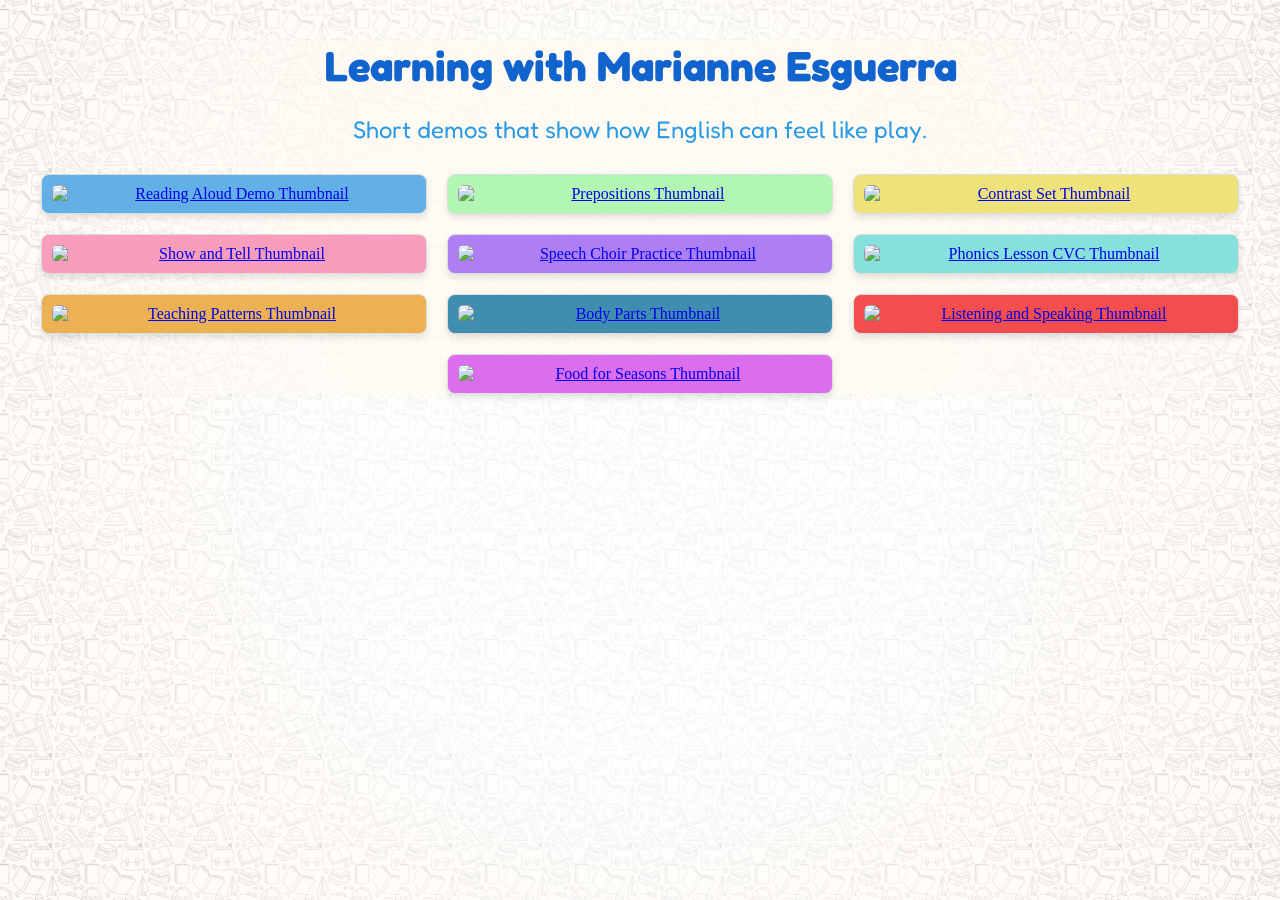
==== demos.html @ 080599a5 "Add files via upload" ====
<!DOCTYPE html>
<html lang="en">
<head>
  <meta charset="UTF-8">
  <meta name="viewport" content="width=device-width, initial-scale=1.0">
  <title>Demo Videos – Marianne Esguerra</title>
  <link href="https://fonts.googleapis.com/css2?family=Fredoka:wght@400;600&display=swap" rel="stylesheet">
  <link rel="stylesheet" href="styles.css">
</head>
<body class="demo">

  <section class="demo-gallery">
  <h2>Learning with Marianne Esguerra</h2>
  <p>Short demos that show how English can feel like play.</p>

    <!-- Start of the single grid container -->
    <div class="video-grid">

      <!-- Video 1 -->
      <div class="video-card reading">
        <a href="https://www.youtube.com/watch?v=BNMqD2eXOFo" target="_blank">
          <img src="images/readaloud.png" alt="Reading Aloud Demo Thumbnail">
        </a>
      </div>

      <!-- Video 2 -->
      <div class="video-card prepositions">
        <a href="https://www.youtube.com/watch?v=pyxUElGEvqA" target="_blank">
          <img src="images/INONUNDER.png" alt="Prepositions Thumbnail">
        </a>
      </div>

      <!-- Video 3 -->
      <div class="video-card contrast">
        <a href="https://www.youtube.com/watch?v=HoCMF1Z1yLE" target="_blank">
          <img src="images/CONTRAST.png" alt="Contrast Set Thumbnail">
        </a>
      </div>

      <!-- Video 4 -->
      <div class="video-card showtell">
        <a href="https://www.youtube.com/watch?v=MByNKsnB6k0" target="_blank">
          <img src="images/SAT.png" alt="Show and Tell Thumbnail">
        </a>
      </div>

      <!-- Video 5 -->
      <div class="video-card speech">
        <a href="https://www.youtube.com/watch?v=tiizpiAT_xE" target="_blank">
          <img src="images/catter.png" alt="Speech Choir Practice Thumbnail">
        </a>
      </div>

      <!-- Video 6 -->
      <div class="video-card phonics">
        <a href="https://www.youtube.com/watch?v=Rrb84oCu1bM" target="_blank">
          <img src="images/CVC.png" alt="Phonics Lesson CVC Thumbnail">
        </a>
      </div>

      <!-- Video 7 -->
      <div class="video-card patterns">
        <a href="https://www.youtube.com/watch?v=bTXu9BpusqE" target="_blank">
          <img src="images/brwnbr.png" alt="Teaching Patterns Thumbnail">
        </a>
      </div>

      <!-- Video 8 -->
      <div class="video-card tech">
        <a href="https://www.youtube.com/watch?v=WARH208JgEs" target="_blank">
          <img src="images/body.png" alt="Body Parts Thumbnail">
        </a>
      </div>

      <!-- Video 9 -->
      <div class="video-card listening">
        <a href="https://www.youtube.com/watch?v=HleLKjtquCE" target="_blank">
          <img src="images/i eat.png" alt="Listening and Speaking Thumbnail">
        </a>
      </div>

      <!-- Video 10 -->
      <div class="video-card food">
        <a href="https://www.youtube.com/watch?v=EUovS45eONk" target="_blank">
          <img src="images/fod.png" alt="Food for Seasons Thumbnail">
        </a>
      </div>

    </div> 
    <!-- End of the video grid -->

  </section>

</body>
</html>
---- styles.css ----
/* === Global Styles === */
body {
  margin: 0;
  background-color: #f5f7fa;
  color: #333;
}

.container {
  display: flex;
  min-height: 100vh;
}

/* === Portfolio Fonts === */
body.portfolio {
  font-family: 'Open Sans', sans-serif;
}

body.portfolio .name,
body.portfolio h1,
body.portfolio h2,
body.portfolio h3 {
  font-family: 'Montserrat', sans-serif;
}

body.demo .demo-gallery h2 {
  font-family: 'Fredoka', sans-serif;
  font-size: 42px;
  color: #1163ce;   /* softer navy instead of black */
  margin-bottom: 10px;
}

body.demo .demo-gallery p {
  font-family: 'Fredoka', sans-serif;
  font-size: 24px;
  color: #2c9be5;      /* dark gray for intro */
  margin-bottom: 30px;
}



/* === Sidebar === */
.sidebar {
  background-color: #2a4d7a; /* navy highlight */
  color: #fff;
  width: 250px;
  padding: 20px;
  text-align: center;
}

.profile-pic {
  width: 120px;
  border-radius: 50%;
  margin-bottom: 15px;
}

.name {
  font-size: 22px;
  margin: 10px 0;
}

.tagline {
  font-size: 14px;
  color: #ddd;
  margin-bottom: 20px;
}

.nav-links a {
  display: block;
  color: #fff;
  text-decoration: none;
  margin: 10px 0;
  font-weight: 600;
}

.nav-links a i {
  margin-right: 8px;
}

/* === Content Area === */
.content {
  flex: 1;
  padding: 40px;
}

header h1 {
  font-size: 28px;
  color: #2a4d7a;
}

header h3 {
  font-size: 16px;
  color: #555;
}

/* === Section Headings === */
.philosophy h2,
.certifications h2 {
  color: #2a4d7a;
  margin-top: 30px;
}

.philosophy p {
  margin: 15px 0;
}

/* === Buttons === */
.btn {
  display: inline-block;
  padding: 10px 15px;
  background-color: #2a4d7a;
  color: #fff;
  text-decoration: none;
  border-radius: 4px;
  font-weight: bold;
}

/* === Cards === */
.cards {
  display: flex;
  gap: 20px;
  margin-top: 30px;
}

.card {
  background: #fff;
  border: 1px solid #ddd;
  border-radius: 8px;
  flex: 1;
  padding: 20px;
  text-align: center;
  box-shadow: 0 4px 6px rgba(0,0,0,0.1);
}

.card-icon {
  font-size: 40px;
  margin-bottom: 15px;
}

.card h3 {
  font-size: 18px;
  margin-bottom: 10px;
}

.card p {
  font-size: 14px;
  color: #555;
  margin-bottom: 15px;
}

.card-button {
  display: inline-block;
  padding: 10px 15px;
  color: #fff;
  text-decoration: none;
  border-radius: 4px;
  font-weight: bold;
}

/* === Accent Colors per Card === */
.card.demo {
  border-top: 4px solid #ff6f61; /* coral */
}
.card.demo .card-icon,
.card.demo .card-button {
  background-color: #ff6f61;
}
.card.demo .card-button:hover {
  background-color: #e65b50;
}

.card.lesson {
  border-top: 4px solid #008080; /* teal */
}
.card.lesson .card-icon,
.card.lesson .card-button {
  background-color: #008080;
}
.card.lesson .card-button:hover {
  background-color: #006666;
}

.card.resources {
  border-top: 4px solid #4CAF50; /* green */
}
.card.resources .card-icon,
.card.resources .card-button {
  background-color: #4CAF50;
}
.card.resources .card-button:hover {
  background-color: #3e8e41;
}

/* === Certifications === */
.cert-row {
  display: flex;
  gap: 20px;
  margin-top: 20px;
}

.cert-card {
  background: #fff;
  border: 1px solid #ddd;
  border-radius: 8px;
  flex: 1;
  padding: 15px;
  text-align: center;
  box-shadow: 0 4px 6px rgba(0,0,0,0.1);
}

.cert-card i {
  font-size: 30px;
  color: #2a4d7a;
  margin-bottom: 10px;
}

/* === Demo Gallery === */
.demo-gallery {
  text-align: center;
  margin: 40px auto;
  max-width: 1200px;
  padding: 0 20px;
}

.video-grid {
  display: flex;
  flex-wrap: wrap;
  gap: 20px;
  justify-content: center;
}

.video-card {
  background: #fff;
  border: 1px solid #ddd;
  border-radius: 8px;
  padding: 10px;
  text-align: center;
  box-shadow: 0 4px 6px rgba(0,0,0,0.1);
  display: flex;
  flex-direction: column;
  width: calc(33.333% - 14px);
  box-sizing: border-box;
}

/* Accent background colors per demo card */
.video-card.reading { background-color: #63b0e7; }
.video-card.prepositions { background-color: #b2f6b3; }
.video-card.contrast { background-color: #eee27a; }
.video-card.showtell { background-color: #f89dbb; }
.video-card.speech { background-color: #ae7ff4; }
.video-card.phonics { background-color: #86e1dd; }
.video-card.patterns { background-color: #ecb153; }
.video-card.tech { background-color: #3f8eaf; }
.video-card.listening { background-color: #f44d4d; }
.video-card.food { background-color: #da6eed; }

/* Thumbnail Styling */
.video-card img {
  width: 100%;
  height: auto;
  display: block;
  border-radius: 6px;
  transition: transform 0.3s ease, box-shadow 0.3s ease;
  cursor: pointer;
}

/* Hover Effect */
.video-card img:hover {
  transform: scale(1.05);
  box-shadow: 0 6px 12px rgba(0,0,0,0.2);
}

/* === Responsive Breakpoints === */
@media (max-width: 1024px) {
  .video-card {
    width: calc(50% - 10px);
  }
}

@media (max-width: 480px) {
  .video-card {
    width: 100%;
  }
}
/* Demo page background with faded center */
body.demo {
  background: url('schoolbckgrnd.png') repeat;
  background-size: 400px;
  background-color: #faf8f3;
  position: relative;
}

body.demo::before {
  content: "";
  position: fixed;
  top: 0;
  left: 0;
  width: 100%;
  height: 100%;
  /* radial gradient overlay */
  background: radial-gradient(circle, rgba(255,255,255,0.7) 40%, rgba(255,255,255,0) 100%);
  pointer-events: none; /* keeps overlay non-interactive */
  z-index: 0;
}
/* Fade overlay only for demo section */
.demo-gallery {
  position: relative;
  z-index: 1; /* keeps content above overlay */
}

.demo-gallery::before {
  content: "";
  position: absolute;
  top: 0;
  left: 0;
  width: 100%;
  height: 100%;
  background: radial-gradient(circle, rgba(255,255,255,0.7) 40%, rgba(255,255,255,0) 100%);
  pointer-events: none;
  z-index: -1; /* overlay sits behind grid content */
}
/* Demo page background with cream overlay fade */
body.demo {
  background: url('schoolbckgrnd.png') repeat;
  background-size: 400px;
  background-color: #faf8f3; /* base cream tone */
  position: relative;
}

.demo-gallery {
  position: relative;
  z-index: 1; /* keeps content above overlay */
}

.demo-gallery::before {
  content: "";
  position: absolute;
  top: 0; left: 0;
  width: 100%; height: 100%;
  /* radial gradient with cream tint */
  background: radial-gradient(circle, rgba(255, 250, 240, 0.7) 40%, rgba(255, 250, 240, 0) 100%);
  pointer-events: none;
  z-index: -1; /* overlay sits behind grid content */
}
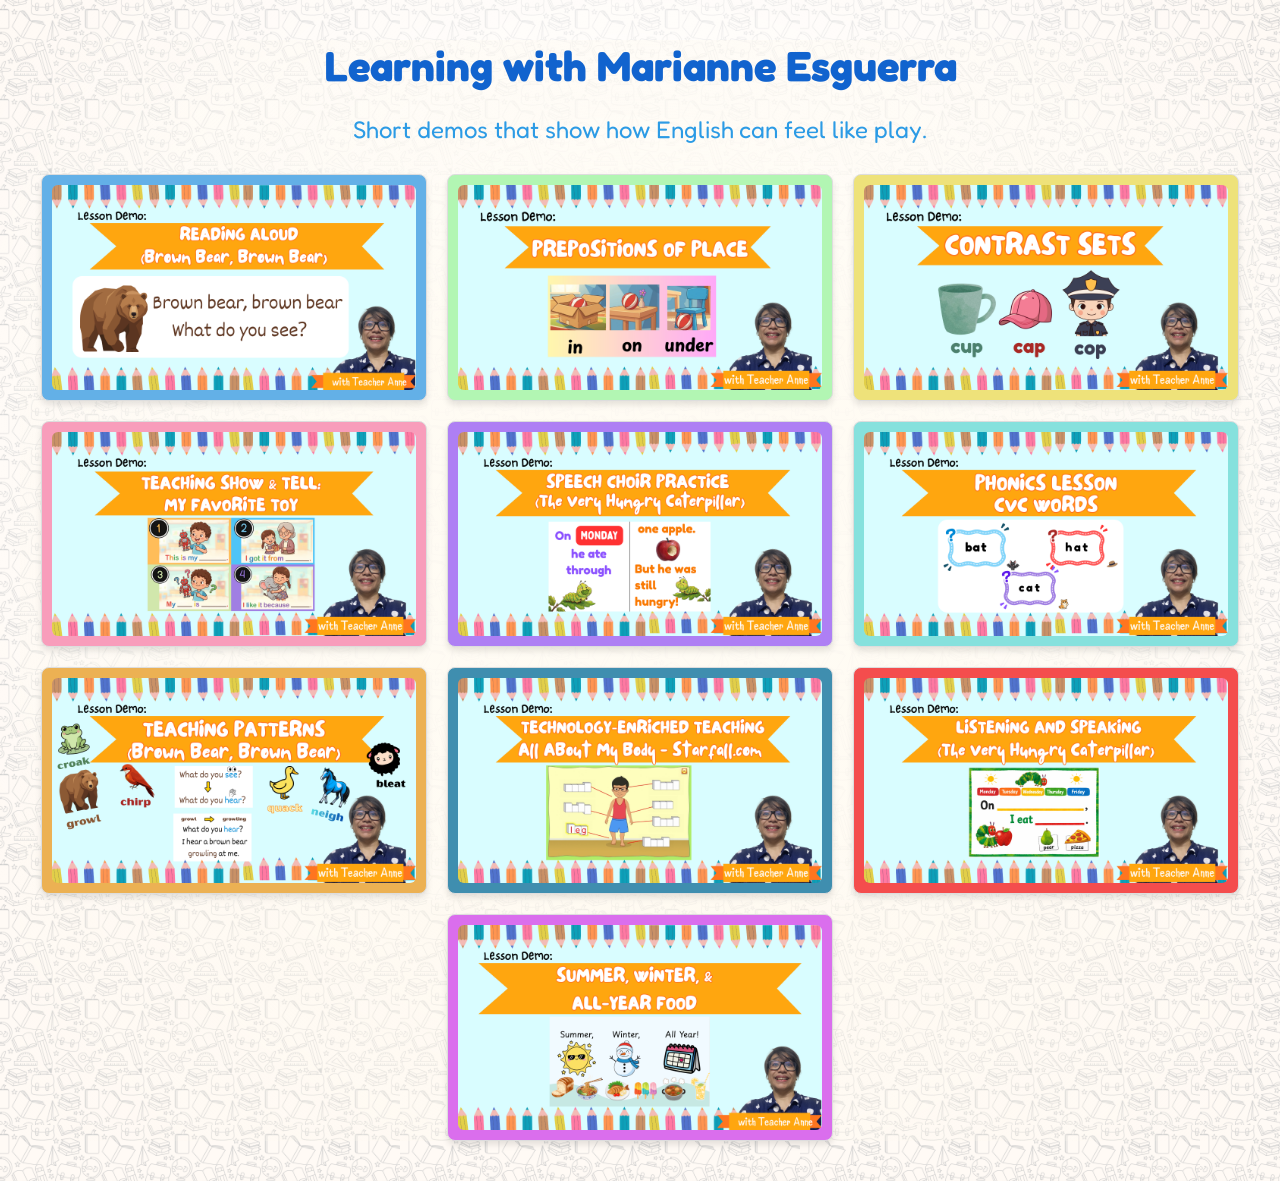
==== commit 83a91271: "Update demos.html" ====
--- a/demos.html
+++ b/demos.html
@@ -33,7 +33,7 @@
       <!-- Video 3 -->
       <div class="video-card contrast">
         <a href="https://www.youtube.com/watch?v=HoCMF1Z1yLE" target="_blank">
-          <img src="images/CONTRAST.png" alt="Contrast Set Thumbnail">
+          <img src="images/contrast.png" alt="Contrast Set Thumbnail">
         </a>
       </div>
 
@@ -92,4 +92,4 @@
   </section>
 
 </body>
-</html>+</html>
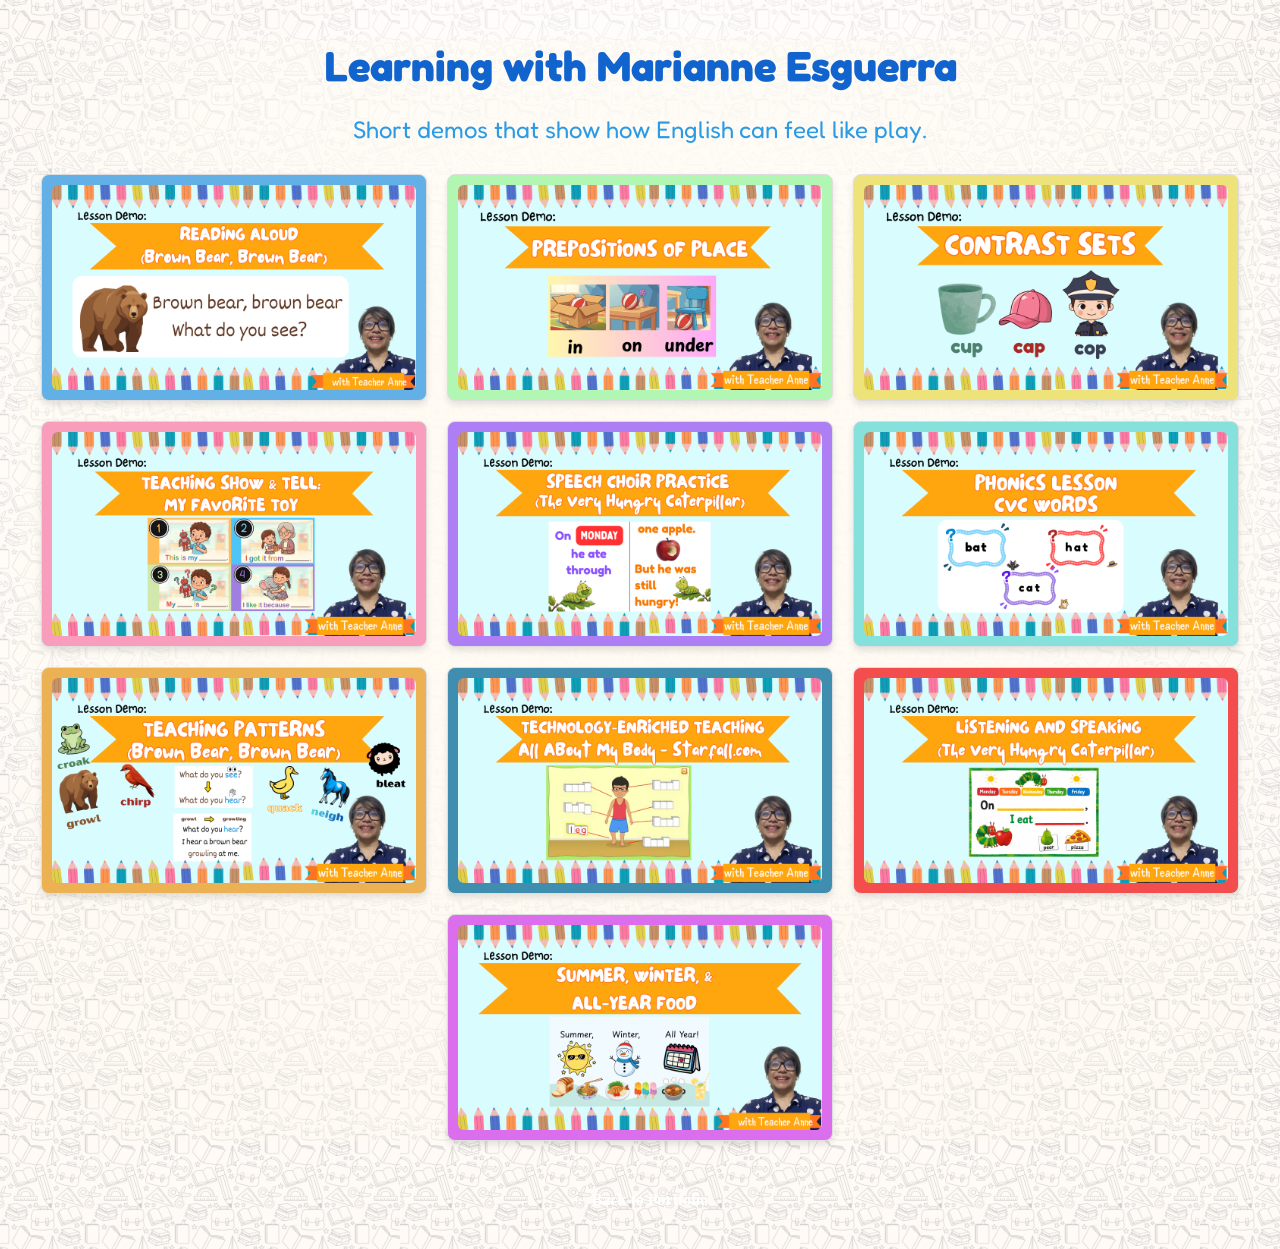
==== commit e035b256: "Update demos.html" ====
--- a/demos.html
+++ b/demos.html
@@ -91,5 +91,11 @@
 
   </section>
 
+<div style="text-align:center; margin:30px 0;">
+    <a href="index.html" class="card-button demo">
+      ← Back to Portfolio
+    </a>
+  </div>
+
 </body>
 </html>
--- a/styles.css
+++ b/styles.css
@@ -10,6 +10,24 @@
   min-height: 100vh;
 }
 
+/* === Mobile Header === */
+.mobile-header {
+  display: none;
+  background-color: #2a4d7a;
+  color: white;
+  text-align: center;
+  padding: 20px;
+  width: 100%;          /* make it span full width */
+  box-sizing: border-box; /* include padding in width */
+}
+
+.mobile-header img {
+  width: 120px;
+  height: 120px;
+  object-fit: cover;
+  border-radius: 50%;
+  margin-bottom: 10px;
+}
 /* === Portfolio Fonts === */
 body.portfolio {
   font-family: 'Open Sans', sans-serif;
@@ -37,30 +55,67 @@
 }
 
 
-
 /* === Sidebar === */
 .sidebar {
-  background-color: #2a4d7a; /* navy highlight */
+  background-color: #2a4d7a;
   color: #fff;
   width: 250px;
   padding: 20px;
-  text-align: center;
-}
-
+  box-sizing: border-box;
+
+  display: flex;
+  flex-direction: column;
+  align-items: center;
+  justify-content: center;   
+  min-height: 100vh;
+}
+
+.sidebar-content {
+  margin-top: 60px;
+}
 .profile-pic {
-  width: 120px;
+  width: 180px;
+  height: 180px;
+  flex-shrink: 0;
+  object-fit: cover;
+  object-position: center;
   border-radius: 50%;
-  margin-bottom: 15px;
+  display: block;
+  margin-bottom: 20px;
+  cursor: pointer;
+}
+
+/* Responsive scaling for profile photo */
+@media (min-width: 1200px) {
+  .profile-pic {
+    width: 220px;
+    height: 220px;
+  }
+}
+
+@media (max-width: 1024px) {
+  .profile-pic {
+    width: 160px;
+    height: 160px; 
+  }
+}
+
+@media (max-width: 768px) {
+  .profile-pic {
+    width: 140px;
+    height: 140px;
+  }
 }
 
 .name {
   font-size: 22px;
-  margin: 10px 0;
+  margin: 10px 0 4px;
 }
 
 .tagline {
   font-size: 14px;
   color: #ddd;
+  margin-top: 4px;
   margin-bottom: 20px;
 }
 
@@ -75,6 +130,15 @@
 .nav-links a i {
   margin-right: 8px;
 }
+
+/* Center text blocks inside sidebar */
+.sidebar .name,
+.sidebar .tagline,
+.sidebar .nav-links {
+  text-align: center;
+  width: 100%; /* ensures they span sidebar width */
+}
+
 
 /* === Content Area === */
 .content {
@@ -212,7 +276,49 @@
   color: #2a4d7a;
   margin-bottom: 10px;
 }
-
+/* === Certifications Lightbox === */
+.lightbox {
+  display: none; 
+  position: fixed;
+  z-index: 999;
+  left: 0;
+  top: 0;
+  width: 100%;
+  height: 100%;
+  background-color: rgba(0,0,0,0.8);
+  text-align: center;
+  opacity: 0;
+  pointer-events: none; /* Allows clicks to pass through when hidden */
+  transition: opacity 0.4s ease;
+}
+
+/* Actively shown state */
+.lightbox.show {
+  display: block !important;
+  opacity: 1;
+  pointer-events: auto; /* Restores clicking capability on the lightbox */
+}
+
+/* Hidden animation buffer state */
+.lightbox.hide {
+  opacity: 0;
+  pointer-events: none;
+}
+
+/* Enforce physical pointer clickability on the certification cards */
+.cert-card {
+  cursor: pointer;
+}
+
+.cert-image {
+  max-width: 90%;
+  max-height: 90%;
+  margin-top: 5%;
+  border-radius: 8px;
+  box-shadow: 0 4px 12px rgba(0,0,0,0.5);
+  pointer-events: none; /* disables drag */
+  user-select: none;    /* disables text/image selection */
+}
 /* === Demo Gallery === */
 .demo-gallery {
   text-align: center;
@@ -341,3 +447,1036 @@
   pointer-events: none;
   z-index: -1; /* overlay sits behind grid content */
 }
+/* Lightbox overlay */
+.lightbox {
+  display: none; /* hidden by default */
+  position: fixed;
+  z-index: 999;
+  left: 0;
+  top: 0;
+  width: 100%;
+  height: 100%;
+  overflow: auto;
+  background-color: rgba(0,0,0,0.8);
+  text-align: center;
+}
+
+/* Enlarged certificate image */
+.cert-image {
+  margin: auto;
+  display: block;
+  max-width: 90%;
+  max-height: 90%;
+  border-radius: 8px;
+  box-shadow: 0 4px 12px rgba(0,0,0,0.5);
+  pointer-events: none; /* disables drag */
+  user-select: none;    /* disables text/image selection */
+}
+
+/* Close button */
+.lightbox .close {
+  position: absolute;
+  top: 20px;
+  right: 35px;
+  color: #fff;
+  font-size: 40px;
+  font-weight: bold;
+  cursor: pointer;
+}
+
+/* Fade-in and fade-out animations */
+@keyframes fadeIn {
+  from { opacity: 0; transform: scale(0.95); }
+  to { opacity: 1; transform: scale(1); }
+}
+
+@keyframes fadeOut {
+  from { opacity: 1; transform: scale(1); }
+  to { opacity: 0; transform: scale(0.95); }
+}
+
+/* Apply fade-in by default */
+.lightbox.show .cert-image {
+  animation: fadeIn 0.4s ease forwards;
+}
+
+/* Apply fade-out when closing */
+.lightbox.hide .cert-image {
+  animation: fadeOut 0.4s ease forwards;
+}
+
+@media (max-width: 768px) {
+  .sidebar {
+    display: none; /* hide sidebar on mobile */
+  }
+
+  .mobile-header {
+    display: block; /* show mobile header */
+  }
+
+  .container {
+    flex-direction: column;
+    align-items: center;
+  }
+
+  .content,
+  .content h1,
+  .content h2,
+  .content h3,
+  .content p {
+    text-align: center; /* center all text inside content */
+  }
+
+  .content {
+    padding: 20px;
+    width: 100%;
+    max-width: 600px;
+    margin: 0 auto; /* centers content block */
+  }
+
+  .cards {
+    flex-direction: column;
+    align-items: center;
+    width: 100%;
+  }
+
+  .card {
+    width: 90%;
+    max-width: 500px;
+    margin: 15px auto;
+  }
+
+  .cert-row {
+    flex-direction: column;
+    align-items: center;
+    width: 100%;
+  }
+
+  .cert-card {
+    width: 90%;
+    max-width: 500px;
+    margin: 15px auto;
+  }
+}
+
+
+/* Fade-in animation for mobile header */
+@keyframes headerFadeIn {
+  from { opacity: 0; transform: translateY(-20px); }
+  to { opacity: 1; transform: translateY(0); }
+}
+:root {
+  --navy: #2a4d7a;
+  --coral: #ff8a75;
+  --ivory: #faf8f3;
+  --light-blue: #f5f7fa;
+}
+
+.philosophy-page {
+  background: linear-gradient(to bottom, var(--ivory), var(--light-blue));
+  font-family: 'Open Sans', sans-serif;
+  color: #333;
+  padding: 40px;
+}
+
+.philosophy-header {
+  display: flex;
+  align-items: center;
+  gap: 30px;
+  margin-bottom: 40px;
+  background: linear-gradient(to right, var(--ivory), var(--light-blue));
+  border-bottom: 4px solid var(--coral);
+  padding: 20px;
+}
+
+.philosophy-header h1 {
+  font-family: 'Montserrat', sans-serif;
+  font-size: 36px;
+  margin: 0;
+}
+
+.navy { color: var(--navy); }
+.coral-script {
+  color: var(--coral);
+  font-family: 'Dancing Script', cursive;
+}
+
+.subtitle {
+  font-size: 18px;
+  color: #555;
+  margin-top: 8px;
+  border-bottom: 2px solid var(--coral);
+  display: inline-block;
+  padding-bottom: 4px;
+}
+
+.philosophy-text h2 {
+  color: var(--navy);
+  border-left: 4px solid var(--coral);
+  padding-left: 10px;
+  margin-top: 40px;
+}
+
+blockquote {
+  font-style: italic;
+  color: var(--navy);
+  background-color: #fffaf5;
+  border-left: 4px solid var(--coral);
+  padding: 15px;
+  margin: 25px 0;
+}
+
+.philosophy-columns {
+  display: flex;
+  gap: 40px;
+  margin-top: 40px;
+}
+
+.column h2 {
+  color: var(--navy);
+  border-left: 4px solid var(--coral);
+  padding-left: 10px;
+}
+
+.btn {
+  background-color: var(--coral);
+  color: #fff;
+  text-decoration: none;
+  padding: 10px 20px;
+  border-radius: 4px;
+  display: inline-block;
+  margin-top: 20px;
+}
+
+/* ==========================================================================
+   MARIANNE'S EDITORIAL PHILOSOPHY PAGE OVERHAUL (MATCHING VISUAL MOCKUP)
+   ========================================================================== */
+
+/* Structure & Layout Base Wrapper */
+.page-wrapper {
+  max-width: 950px;
+  margin: 0 auto;
+  padding: 40px 20px;
+}
+
+/* Override the old page padding if needed */
+body.philosophy-page {
+  background: #faf8f3 !important; /* Forces the warm ivory cream from the mockup */
+  padding: 0;
+}
+
+/* === EDITORIAL SPLIT HEADER === */
+.editorial-header {
+  display: flex;
+  align-items: center;
+  gap: 40px;
+  margin-bottom: 50px;
+  border-bottom: 2px solid #ebdcd0;
+  padding-bottom: 40px;
+}
+
+.header-left {
+  flex: 0 0 260px;
+}
+
+.photo-frame {
+  background: #ffffff;
+  padding: 12px;
+  border-radius: 4px;
+  box-shadow: 0 8px 24px rgba(42, 77, 122, 0.1);
+  border: 1px solid #ebdcd0;
+}
+
+.narrative-pic {
+  width: 100%;
+  height: auto;
+  display: block;
+  object-fit: cover;
+}
+
+.header-right {
+  flex: 1;
+}
+
+.main-title {
+  font-family: 'Montserrat', sans-serif;
+  font-size: 42px;
+  font-weight: 700;
+  color: var(--navy);
+  margin: 0;
+  line-height: 1.1;
+}
+
+.cursive-subtitle {
+  font-family: 'Allura', cursive;
+  font-size: 76px;
+  color: var(--coral);
+  font-weight: 400;          /* Keeps the font lines delicate and thin */
+  margin: -10px 0 15px 0;
+  line-height: 1;
+  letter-spacing: 1px;       /* Adds a touch of extra airiness to the flow */
+}
+
+.header-divider {
+  border: none;
+  height: 2px;
+  background-color: var(--coral);
+  width: 100%;
+  margin: 15px 0;
+}
+
+.header-lead {
+  font-size: 17px;
+  color: var(--navy);
+  font-weight: 600;
+  margin: 0;
+  line-height: 1.5;
+}
+
+/* === NARRATIVE GRAPHICS & ACCENTS === */
+.section-title-accent {
+  font-family: 'Montserrat', sans-serif;
+  font-size: 22px;
+  color: var(--navy);
+  position: relative;
+  padding-left: 18px;
+  margin-top: 40px;
+  margin-bottom: 25px;
+}
+
+.section-title-accent::before {
+  content: "";
+  position: absolute;
+  left: 0;
+  top: 4px;
+  bottom: 4px;
+  width: 6px;
+  background-color: var(--coral);
+  border-radius: 2px;
+}
+
+.philosophy-text p {
+  font-size: 15.5px;
+  color: #3f4d5c;
+  line-height: 1.8;
+  margin-bottom: 22px;
+  text-align: justify;
+}
+
+.highlight-text {
+  color: var(--navy);
+  font-weight: 700;
+  border-bottom: 2px solid var(--coral);
+}
+
+/* === CUSTOM CALLOUTS & CALLOUT BOXES === */
+.quote-box {
+  background-color: #fdf7f2; /* Light custom warm glow background box */
+  border-radius: 12px;
+  padding: 30px 40px;
+  margin: 40px 0;
+  position: relative;
+  text-align: center;
+  border: 1px solid #f5e6dc;
+}
+
+.quote-mark {
+  font-family: 'Montserrat', sans-serif;
+  font-size: 70px;
+  color: var(--coral);
+  position: absolute;
+  top: -15px;
+  left: 30px;
+  line-height: 1;
+  opacity: 0.5;
+}
+
+.quote-content {
+  font-family: 'Open Sans', sans-serif;
+  font-style: italic;
+  font-size: 19px;
+  color: var(--navy) !important;
+  font-weight: 600;
+  margin: 0 !important;
+  line-height: 1.6;
+  text-align: center !important;
+}
+
+.inline-quote {
+  font-family: 'Open Sans', sans-serif;
+  font-style: italic;
+  font-size: 16px;
+  color: var(--navy);
+  font-weight: 600;
+  text-align: center;
+  margin: 35px 0;
+  padding: 12px 0;
+  border-top: 1px solid #ebdcd0;    /* <--- Fixed to a clean, crisp 6-character hex code */
+  border-bottom: 1px solid #ebdcd0;
+}
+
+.small-quote-mark {
+  color: var(--coral);
+  font-size: 24px;
+  font-family: 'Montserrat', sans-serif;
+}
+
+/* === TWO-COLUMN SIDE-BY-SIDE PANELS === */
+.style-techniques-grid {
+  display: flex;
+  gap: 30px;
+  margin: 45px 0;
+}
+
+.narrative-card {
+  flex: 1;
+  background: #ffffff;
+  border: 1px solid #ebdcd0;
+  border-radius: 12px;
+  padding: 30px;
+  box-shadow: 0 4px 20px rgba(0, 0, 0, 0.02);
+}
+
+.card-heading {
+  font-family: 'Montserrat', sans-serif;
+  color: var(--navy);
+  font-size: 19px;
+  margin-top: 0;
+  margin-bottom: 15px;
+  border-bottom: 1px solid #ebdcd0;
+  padding-bottom: 12px;
+}
+
+.card-heading .icon {
+  margin-right: 8px;
+}
+
+.narrative-card p {
+  font-size: 14px;
+  font-style: italic;
+  color: #666;
+  text-align: left !important;
+  margin-bottom: 15px;
+}
+
+.card-list {
+  list-style: none;
+  padding: 0;
+  margin: 0;
+}
+
+.card-list li {
+  font-size: 14.5px;
+  padding: 8px 0 8px 22px;
+  position: relative;
+  color: #3f4d5c;
+  text-align: left;
+}
+
+.card-list li::before {
+  content: "•";
+  position: absolute;
+  left: 0;
+  color: var(--coral);
+  font-size: 20px;
+  top: 3px;
+}
+
+.card-list.bold-items li {
+  font-weight: 700;
+  color: var(--navy);
+}
+
+/* === BOTTOM BANNER SECTION === */
+.banner-quote {
+  background-color: #e9ece6; /* Soft green-tinted neutral accent strip */
+  border-left: 6px solid var(--coral);
+  padding: 22px 35px;
+  margin: 45px 0;
+  position: relative;
+  border-radius: 0 8px 8px 0;
+}
+
+.banner-quote p {
+  font-style: italic;
+  font-size: 16px;
+  color: var(--navy);
+  font-weight: 600;
+  margin: 0 !important;
+  text-align: left !important;
+  line-height: 1.6;
+}
+
+.quote-mark-orange {
+  font-family: 'Montserrat', sans-serif;
+  color: var(--coral);
+  font-size: 50px;
+  position: absolute;
+  top: -5px;
+  left: 12px;
+  opacity: 0.25;
+}
+
+/* === ACTION FOOTER CONTROLS === */
+.philosophy-footer {
+  text-align: center;
+  margin-top: 60px;
+}
+
+.portfolio-btn {
+  display: inline-block;
+  background-color: var(--coral);
+  color: white !important;
+  text-decoration: none;
+  font-family: 'Montserrat', sans-serif;
+  font-weight: 600;
+  padding: 14px 45px;
+  border-radius: 6px;
+  box-shadow: 0 4px 14px rgba(255, 138, 117, 0.3);
+  transition: all 0.2s ease-in-out;
+}
+
+.portfolio-btn:hover {
+  background-color: #e5735f;
+  transform: translateY(-2px);
+  box-shadow: 0 6px 20px rgba(255, 138, 117, 0.4);
+}
+
+/* === MOBILE COHESION === */
+@media (max-width: 768px) {
+  .editorial-header {
+    flex-direction: column;
+    text-align: center;
+    gap: 25px;
+    padding-bottom: 25px;
+  }
+  .header-left {
+    flex: 0 0 auto;
+    width: 180px;
+  }
+  .main-title { font-size: 32px; }
+  .cursive-subtitle { font-size: 56px; }
+  
+  .style-techniques-grid {
+    flex-direction: column;
+    gap: 20px;
+  }
+  .quote-box {
+    padding: 20px 25px;
+  }
+  .quote-content {
+    font-size: 16px;
+  }
+  .philosophy-text p {
+    text-align: left;
+  }
+}
+:root {
+  --navy: #2a4d7a;
+  --coral: #ff8a75;
+  --ivory: #faf8f3;
+  --light-blue: #f5f7fa;
+}
+
+/* Header */
+.philosophy-header {
+  display: flex;
+  justify-content: center;   /* centers text block */
+  align-items: center;       /* aligns photo + text vertically */
+  gap: 30px;
+  margin-bottom: 40px;
+  background: linear-gradient(to right, var(--ivory), var(--light-blue));
+  border-bottom: 4px solid var(--coral);
+  padding: 20px;
+}
+
+.philosophy-header div {
+  text-align: center;        /* centers title + subtitle */
+  flex: 1;
+}
+
+.philosophy-header h1 {
+  font-family: 'Montserrat', sans-serif;
+  font-size: 36px;
+  margin: 0;
+  color: var(--navy);
+}
+
+.navy { color: var(--navy); }
+.coral-script {
+  color: var(--coral);
+  font-family: 'Dancing Script', cursive;
+}
+
+/* Subtitle with ivory-peach highlight */
+.philosophy-header .subtitle {
+  font-size: 18px;
+  color: #555;
+  margin-top: 8px;
+  padding: 6px 12px;
+  display: inline-block;
+  border-radius: 6px;
+  background: linear-gradient(to right, #fffaf5, #fdf2ef); /* ivory-peach gradient */
+  box-shadow: 0 2px 4px rgba(0,0,0,0.05);
+}
+
+/* Photo on right */
+.philosophy-pic {
+  order: 2;
+  max-width: 200px;
+  border-radius: 6px;
+}
+
+/* Mobile responsive */
+@media (max-width: 768px) {
+  .philosophy-header {
+    flex-direction: column;  /* stack vertically */
+  }
+  .philosophy-pic {
+    order: 0;                /* photo below text */
+    margin-top: 20px;
+  }
+}
+
+/* Section headings */
+.philosophy-text h2 {
+  color: var(--navy);
+  border-left: 4px solid var(--coral);
+  padding-left: 10px;
+  margin-top: 40px;
+}
+
+/* Quotes with ivory-peach highlight */
+blockquote {
+  font-style: italic;
+  color: var(--navy);
+  background: linear-gradient(to right, #fffaf5, #fdf2ef);
+  border-left: 4px solid var(--coral);
+  padding: 15px;
+  margin: 25px 0;
+  border-radius: 6px;
+}
+
+/* Columns */
+.philosophy-columns {
+  display: flex;
+  gap: 40px;
+  margin-top: 40px;
+}
+
+.column h2 {
+  color: var(--navy);
+  border-left: 4px solid var(--coral);
+  padding-left: 10px;
+}
+
+/* Button */
+.btn {
+  background-color: var(--coral);
+  color: #fff;
+  text-decoration: none;
+  padding: 10px 20px;
+  border-radius: 4px;
+  display: inline-block;
+  margin-top: 20px;
+}
+.editorial-header .header-right {
+  text-align: center;   /* centers all text inside the right block */
+}
+
+.main-title {
+  text-align: center;   /* centers the "Coming Home to" line */
+}
+
+.cursive-subtitle {
+  text-align: center;   /* centers the "Teaching" line */
+}
+
+.header-lead {
+  text-align: center;   /* centers the subtitle sentence */
+  display: inline-block;
+  background: linear-gradient(to right, #fffaf5, #fdf2ef); /* ivory-peach highlight */
+  padding: 6px 12px;
+  border-radius: 6px;
+  box-shadow: 0 2px 4px rgba(0,0,0,0.05);
+}
+/* Force header text to center */
+.editorial-header {
+  justify-content: center;   /* centers the whole text block */
+}
+
+.editorial-header .header-right {
+  text-align: center;        /* centers all text inside the right block */
+}
+
+.main-title,
+.cursive-subtitle,
+.header-lead {
+  text-align: center;        /* centers each line */
+  margin-left: auto;
+  margin-right: auto;
+}
+
+/* Optional: highlight the lead sentence */
+.header-lead {
+  display: inline-block;
+  background: linear-gradient(to right, #fffaf5, #fdf2ef); /* ivory-peach gradient */
+  padding: 6px 12px;
+  border-radius: 6px;
+  box-shadow: 0 2px 4px rgba(0,0,0,0.05);
+}
+/* ==========================================================================
+   PHILOSOPHY PAGE LAYOUT DIVISIONS (NO DECORATIONS / ACCENTS)
+   ========================================================================== */
+
+/* Page Framework Wrapper */
+.page-wrapper {
+  max-width: 1100px;
+  margin: 0 auto;
+  padding: 50px 20px;
+  display: flex;
+  flex-direction: column;
+  gap: 60px; /* Generous vertical spacing between large sections */
+}
+
+/* --- SECTION 1: HEADER SPLIT --- */
+.editorial-header {
+  display: flex;
+  align-items: center;
+  gap: 40px;
+}
+.header-left { flex: 0 0 280px; }
+.header-right { flex: 1; }
+
+/* --- SECTION 2: BIOGRAPHY 2-COLUMN GRID --- */
+.bio-grid {
+  display: flex;
+  gap: 40px;
+}
+.bio-col {
+  flex: 1;
+  display: flex;
+  flex-direction: column;
+  gap: 20px;
+}
+.callout-banner {
+  background-color: #f0ebd8; /* Soft contrast box container tint */
+  padding: 20px;
+  border-radius: 4px;
+}
+
+/* --- SECTION 3: MOTHERHOOD STORY SPLIT --- */
+.story-split {
+  display: flex;
+  align-items: center;
+  gap: 50px;
+}
+.story-left { flex: 0 0 350px; }
+.story-right { flex: 1; }
+.border-quote {
+  border-left: 3px solid var(--coral, #ff8a75);
+  padding-left: 25px;
+  margin: 25px 0;
+}
+
+/* --- SECTION 4: TEACHING STYLE CARDS (GRID MAP) --- */
+.techniques-grid {
+  display: flex;
+  gap: 30px;
+}
+.narrative-card {
+  flex: 1;
+  background: #ffffff;
+  border: 1px solid #ebdcd0;
+  border-radius: 8px;
+  padding: 35px;
+}
+
+/* Inner Layout Architecture for the Left Card */
+.card-inner-layout {
+  display: flex;
+  gap: 25px;
+  margin-top: 20px;
+}
+.inner-list-box {
+  flex: 0 0 200px;
+  background-color: #fcf8f2;
+  padding: 15px;
+  border-radius: 6px;
+}
+.inner-text-box {
+  flex: 1;
+}
+
+/* --- SECTION 5: FOOTER DIVISION --- */
+.philosophy-footer {
+  text-align: center;
+  margin-top: 20px;
+}
+.footer-banner {
+  padding: 30px;
+  margin-bottom: 35px;
+  border-top: 1px solid #ebdcd0;
+}
+
+/* --- RESPONSIVE FALLBACK (Mobile stacking) --- */
+@media (max-width: 850px) {
+  .editorial-header,
+  .bio-grid,
+  .story-split,
+  .techniques-grid,
+  .card-inner-layout {
+    flex-direction: column;
+    gap: 30px;
+  }
+  .header-left, .story-left, .inner-list-box {
+    width: 100%;
+    flex: none;
+    text-align: center;
+  }
+}
+/* ==========================================================================
+   PHILOSOPHY PAGE STRUCTURAL LAYOUT RULES (CLEAN DIVISION FRAMEWORK)
+   ========================================================================== */
+
+/* Main Container Foundation */
+.page-wrapper {
+  max-width: 1140px;
+  margin: 0 auto;
+  padding: 60px 20px;
+  display: flex;
+  flex-direction: column;
+  gap: 70px; /* Generous breathing space between structural sections */
+  box-sizing: border-box;
+}
+
+/* Base Body Control to match warm background theme */
+body.philosophy-page {
+  background-color: #faf8f3 !important;
+  font-family: 'Open Sans', sans-serif;
+  color: #333;
+}
+
+/* --- SECTION 1: HEADER SIDE-BY-SIDE SPLIT --- */
+.editorial-header {
+  display: flex;
+  align-items: center;
+  gap: 50px;
+}
+
+.header-left-text {
+  flex: 1;
+}
+
+.header-right-photo {
+  flex: 0 0 380px; /* Gives the picture column a fixed, editorial width */
+}
+
+.photo-frame {
+  background: #ffffff;
+  padding: 15px;
+  border-radius: 4px;
+  box-shadow: 0 10px 30px rgba(42, 77, 122, 0.08);
+  border: 1px solid #ebdcd0;
+}
+
+.narrative-pic {
+  width: 100%;
+  height: auto;
+  display: block;
+}
+
+/* --- SECTION 2: BIOGRAPHY 2-COLUMN GRID --- */
+.bio-grid {
+  display: flex;
+  gap: 50px;
+}
+
+.bio-col {
+  flex: 1;
+  display: flex;
+  flex-direction: column;
+  gap: 20px;
+}
+
+/* Blockquotes & Highlight Banners */
+.quote-box {
+  background-color: #fdf7f2;
+  border-radius: 8px;
+  padding: 25px 35px;
+  border: 1px solid #f5e6dc;
+  text-align: center;
+}
+
+.quote-content {
+  font-style: italic;
+  font-size: 18px;
+  color: var(--navy, #2a4d7a);
+  font-weight: 600;
+  margin: 0;
+}
+
+.callout-banner {
+  background-color: #f3f0e7;
+  padding: 20px 30px;
+  border-radius: 4px;
+  border-left: 4px solid var(--coral, #ff8a75);
+}
+
+.callout-text {
+  font-weight: 600;
+  color: var(--navy, #2a4d7a);
+  margin: 0;
+}
+
+/* --- SECTION 3: MOTHERHOOD GRID DIVISION --- */
+.story-split {
+  display: flex;
+  align-items: center;
+  gap: 60px;
+}
+
+.story-left-graphic {
+  flex: 0 0 320px;
+  text-align: center;
+}
+
+.story-img {
+  max-width: 100%;
+  height: auto;
+}
+
+.story-right-text {
+  flex: 1;
+}
+
+.border-quote {
+  border-left: 2px solid var(--coral, #ff8a75);
+  padding-left: 25px;
+  margin: 30px 0;
+  font-style: italic;
+  color: #555;
+}
+
+/* --- SECTION 4: CARDS PANEL ARCHITECTURE --- */
+.techniques-grid {
+  display: flex;
+  gap: 35px;
+}
+
+.narrative-card {
+  flex: 1;
+  background: #ffffff;
+  border: 1px solid #ebdcd0;
+  border-radius: 12px;
+  padding: 40px;
+  box-shadow: 0 4px 20px rgba(0,0,0,0.01);
+}
+
+.card-heading {
+  font-family: 'Montserrat', sans-serif;
+  color: var(--navy, #2a4d7a);
+  margin-top: 0;
+  margin-bottom: 20px;
+}
+
+/* Inner architecture for lists inside the cards */
+.card-inner-layout {
+  display: flex;
+  gap: 30px;
+  margin-top: 25px;
+}
+
+.inner-list-box {
+  flex: 0 0 220px;
+  background-color: #fcf8f2;
+  padding: 20px;
+  border-radius: 8px;
+}
+
+.inner-text-box {
+  flex: 1;
+}
+
+.small-quote {
+  margin-top: 20px;
+  font-style: italic;
+  font-weight: 600;
+  color: var(--navy, #2a4d7a);
+}
+
+.techniques-list {
+  list-style: none;
+  padding: 0;
+}
+
+.techniques-list li {
+  margin-bottom: 16px;
+  line-height: 1.5;
+}
+
+/* --- MOBILE RESPONSIVE STACKING BREAKPOINTS --- */
+@media (max-width: 900px) {
+  .editorial-header, 
+  .bio-grid, 
+  .story-split, 
+  .techniques-grid,
+  .card-inner-layout {
+    flex-direction: column;
+    gap: 35px;
+  }
+  
+  .header-right-photo {
+    flex: none;
+    width: 100%;
+    max-width: 320px;
+    margin: 0 auto;
+  }
+  
+  .story-left-graphic,
+  .inner-list-box {
+    flex: none;
+    width: 100%;
+  }
+}
+
+.card-button.lesson {
+  background-color: #008080; /* teal */
+  color: #fff;
+}
+.card-button.lesson:hover {
+  background-color: #006666;
+}
+
+.card-button.resources {
+  background-color: #4CAF50; /* green */
+  color: #fff;
+}
+.card-button.resources:hover {
+  background-color: #3e8e41;
+}
+/* Teaching Philosophy button */
+.philosophy .btn {
+  background-color: #2a4d7a; /* navy */
+  color: #fff;
+  text-decoration: none;
+  padding: 10px 20px;
+  border-radius: 4px;
+  display: inline-block;
+  font-weight: 600;
+  transition: background-color 0.3s ease, transform 0.2s ease;
+}
+
+.philosophy .btn:hover {
+  background-color: #1f3654; /* darker navy on hover */
+  transform: translateY(-2px); /* subtle lift effect */
+}
+/* === Certifications Icons === */
+.cert-card i {
+  font-size: 30px;
+  color: #800000; /* dark maroon */
+  margin-bottom: 10px;
+}
+
+
+
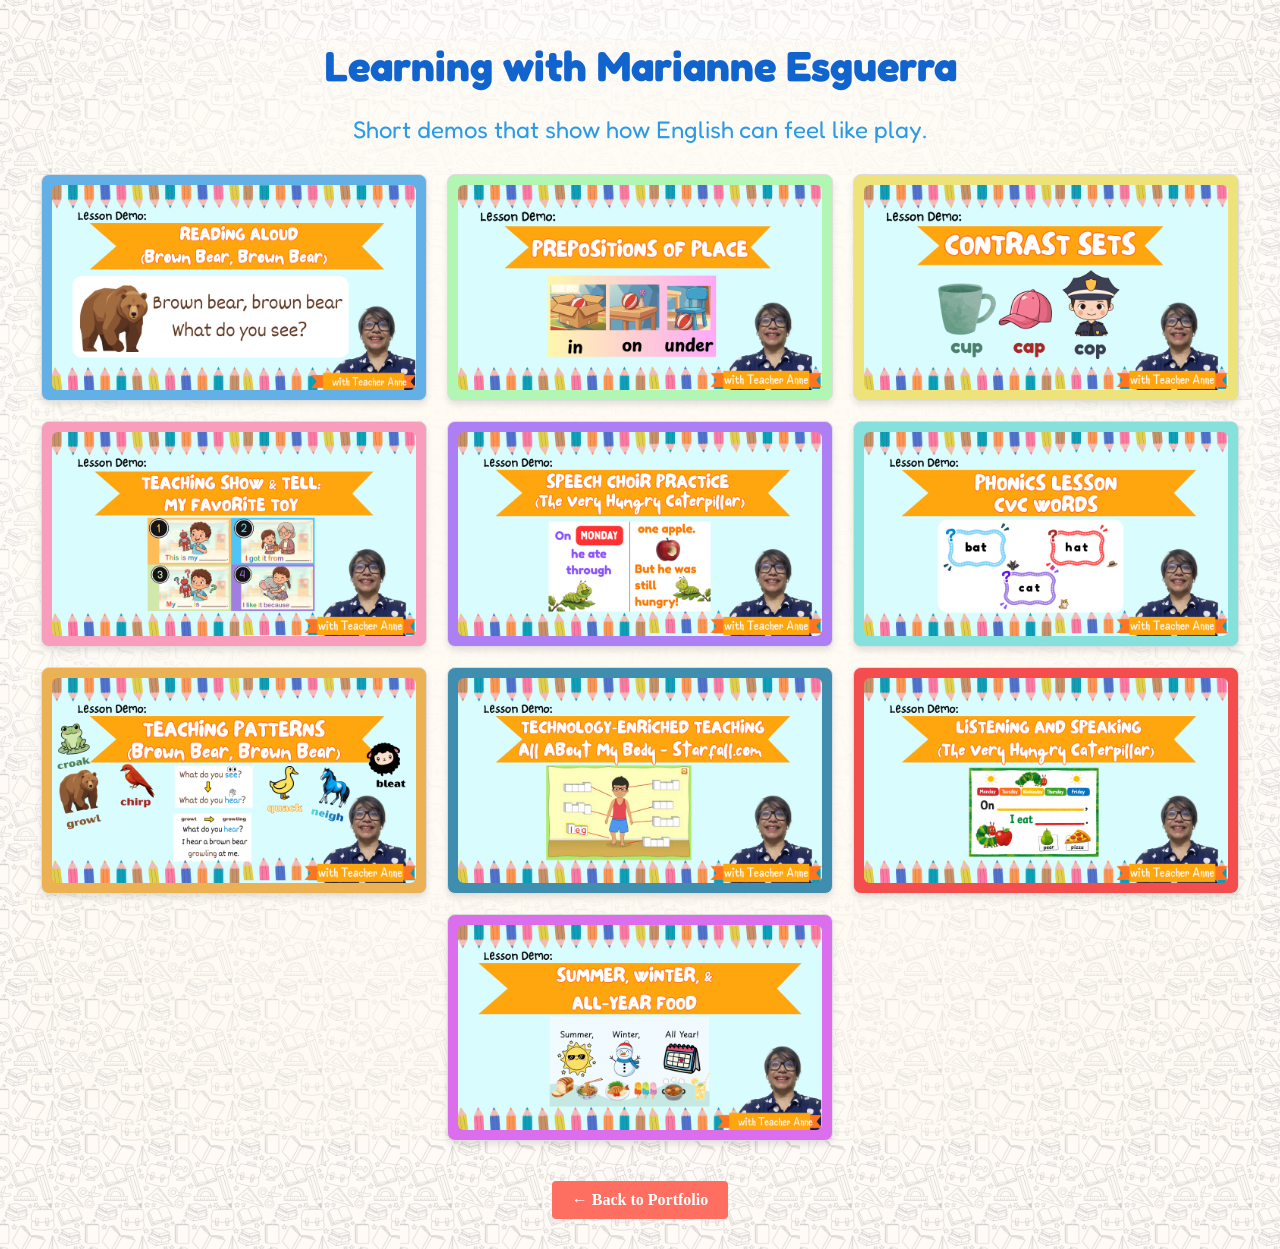
==== commit 7f08e68e: "Update demos.html" ====
--- a/demos.html
+++ b/demos.html
@@ -92,10 +92,9 @@
   </section>
 
 <div style="text-align:center; margin:30px 0;">
-    <a href="index.html" class="card-button demo">
-      ← Back to Portfolio
-    </a>
-  </div>
+  <a href="index.html" class="card-button demo">← Back to Portfolio</a>
+</div>
+
 
 </body>
 </html>
--- a/styles.css
+++ b/styles.css
@@ -1477,6 +1477,20 @@
   color: #800000; /* dark maroon */
   margin-bottom: 10px;
 }
-
-
-
+.card-button.demo {
+  background-color: #ff6f61; /* coral */
+  color: #fff;
+  padding: 10px 20px;
+  border-radius: 4px;
+  font-weight: 600;
+  text-decoration: none;
+  transition: background-color 0.3s ease, transform 0.2s ease;
+}
+
+.card-button.demo:hover {
+  background-color: #e65b50; /* darker coral */
+  transform: translateY(-2px); /* subtle lift */
+}
+
+
+
